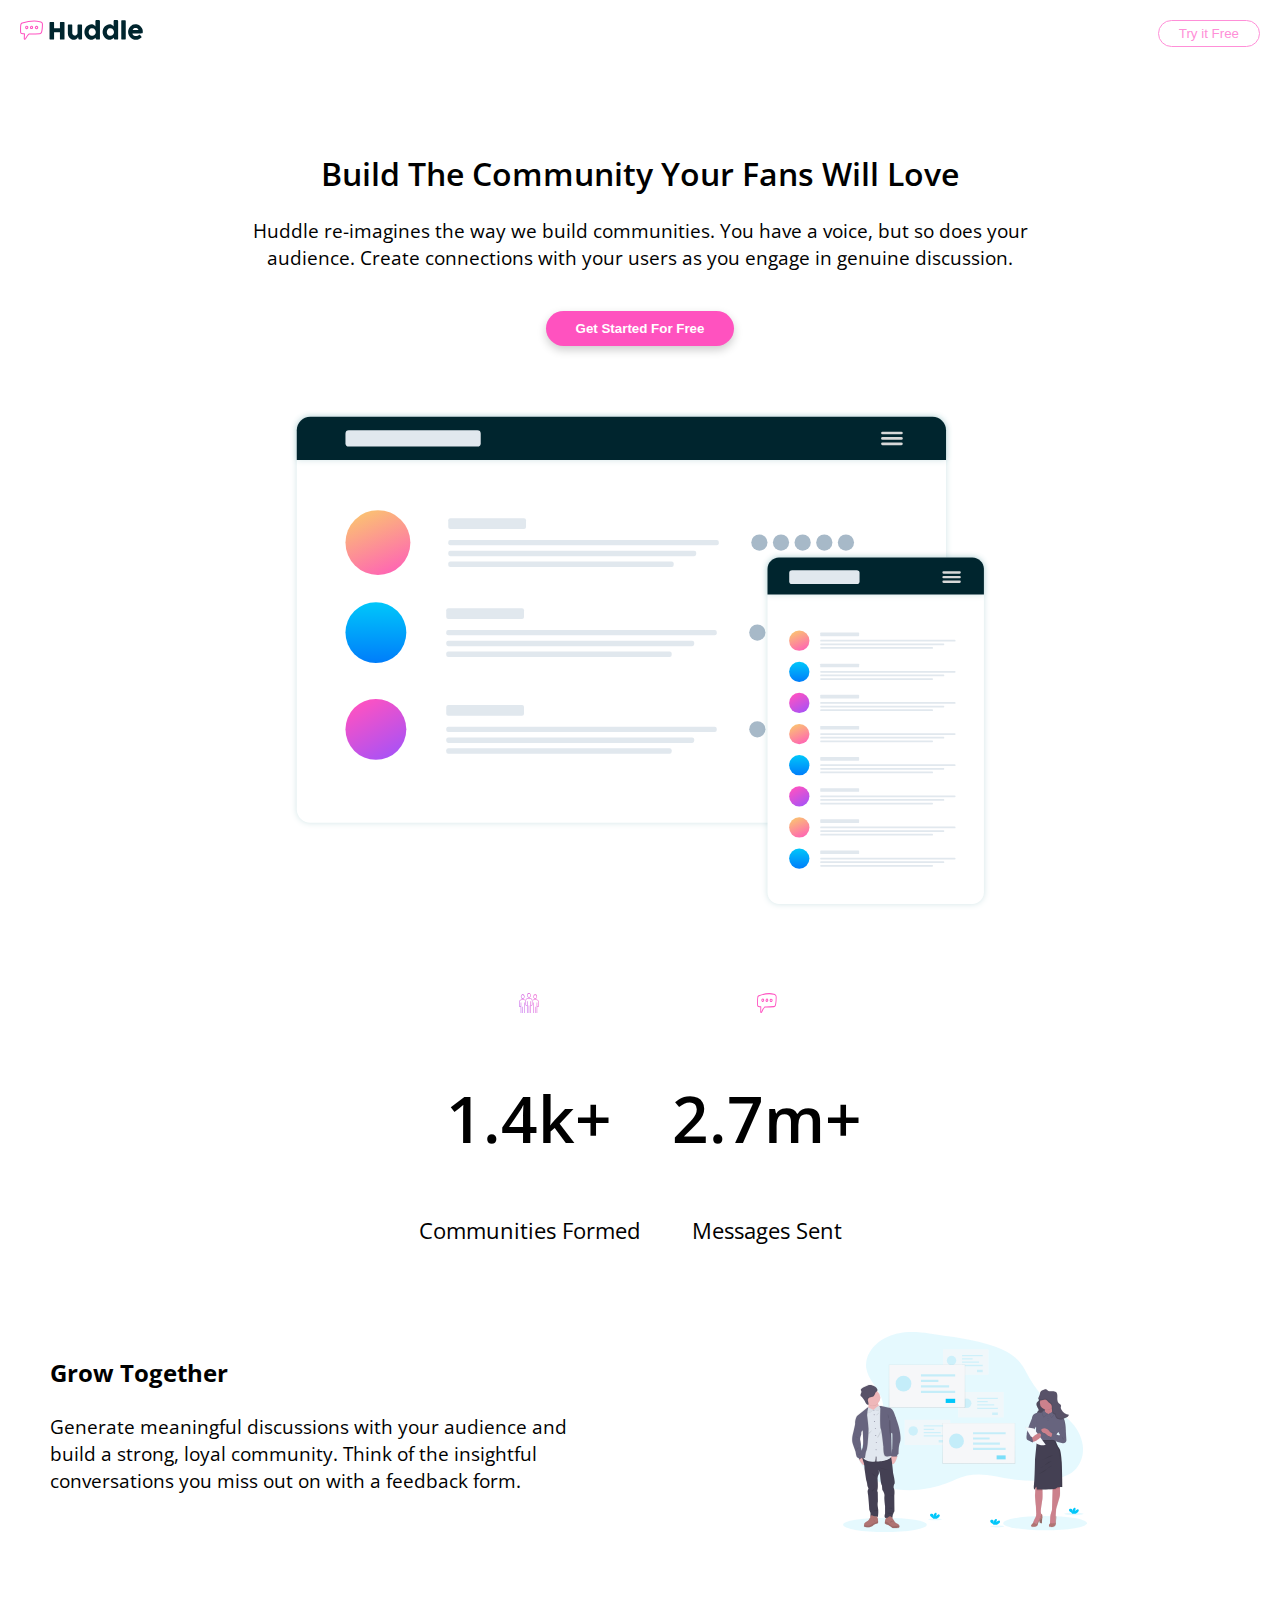
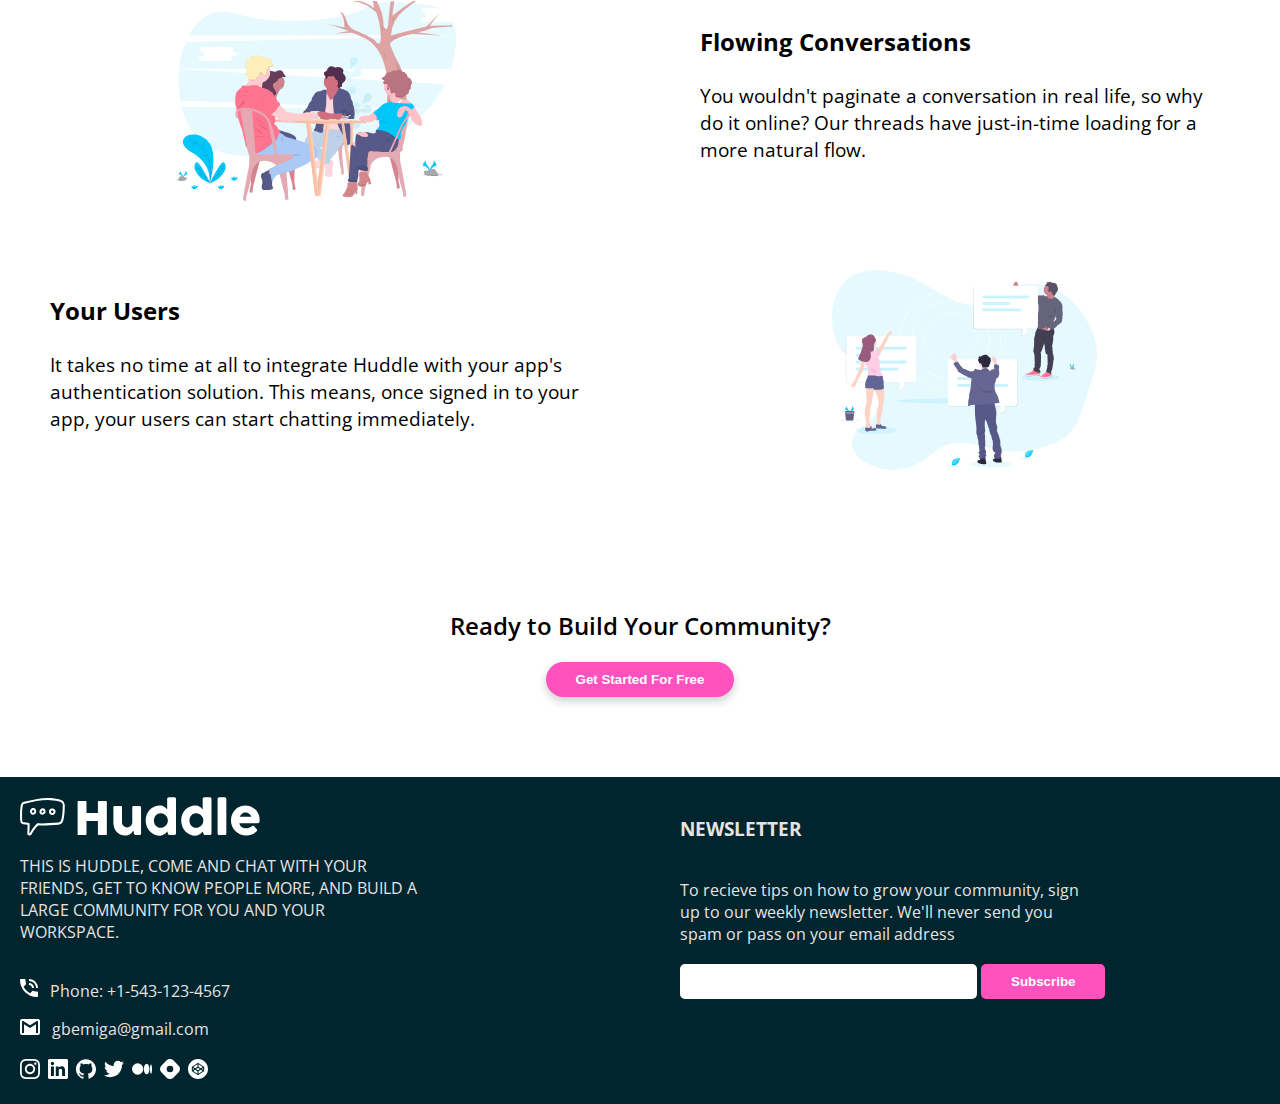
==== index.html @ 9f429722 "Update Profiles for views" ====
<!DOCTYPE html>
<html lang="en">

<head>
    <meta charset="UTF-8">
    <meta http-equiv="X-UA-Compatible" content="IE=edge">
    <meta name="viewport" content="width=device-width, initial-scale=1.0">
    <title>My Next Landing Page</title>
    <link rel="stylesheet" href="my-styles.css">

    <!-- FONT FAMILY -->
    <link rel="preconnect" href="https://fonts.googleapis.com">
    <link rel="preconnect" href="https://fonts.gstatic.com" crossorigin>
    <link href="https://fonts.googleapis.com/css2?family=Open+Sans:wght@400;600;700&display=swap" rel="stylesheet">
</head>

<body>
    <!-- THE THINGS I NEED
    - FONTS FOR EACH OF THE SECTIONS
    - ICONS BOTH SOCIAL AND PHONE ICON.
    - BACKGROUND PICTURES FOR EACH OF THE SECTIONS
    - COLORS AND FONT-SIZE SPECIFICATIONS-->

    <main>
        <header>
            <!-- Logo first -->
            <img src="./images/logo.svg" alt="Huddle Logo" class="logo-image">
            <button class="try-it-btn" type="button">Try it Free</button>
        </header>

        <!-- Intro Section -->
        <section class="body">
            <h1 class="body-header">Build The Community Your Fans Will Love</h1>
            <div class="body-text"> Huddle re-imagines the way we build communities. You have a voice, but so does
                your audience. Create connections with your users as you engage in genuine discussion. </div>
            <button class="start header-button">Get Started For Free</button>
        </section>

        <section class="bg-img1">
            <!-- The first Image Comes here -->
            <img src="./images/screen-mockups.svg" alt="" class="first-picture">
        </section>

        <section class="statistics">
            <div class="stats1">
                <span class="stats-icon">
                    <!--inage comes here (icon)-->
                    <img src="./images/icon-communities.svg" alt="communities" height="20px" width="20px">
                </span>
                <h2 class="stats-value">1.4k+</h2>
                <p class="stats-text">Communities Formed</p>
            </div>

            <div class="stats2">
                <span class="stats-icon">
                    <!--icon image comes here-->
                    <img src="./images/icon-messages.svg" alt="messages" height="20px" width="20px">
                </span>
                <h2 class="stats-value">2.7m+</h2>
                <p class="col-text stats-text">Messages Sent</p>
            </div>
        </section>

        <!-- The Picture-Side Section -->
        <section class="grow-together grid-maker">
            <div class="bg-img2 image-span">
                <img src="./images/illustration-grow-together.svg" alt="" class="background-images img-2">
            </div>
            <div class="details">
                <h3 class="grow-together-header">Grow Together</h3>
                <p class="grow-together-text">Generate meaningful discussions with your audience and build a strong,
                    loyal
                    community.
                    Think of the insightful conversations you miss out on with a feedback form. </p>
            </div>
        </section>

        <!-- Second Picture-Side Section -->
        <section class="flowing-convo grid-maker">
            <div class="bg-img3"><img src="./images/illustration-flowing-conversation.svg" alt=""
                    class="background-images img-3"></div>
            <div class="details">
                <h3 class="flowing-convo-header">Flowing Conversations</h3>
                <p class="flowing-convo-text">You wouldn't paginate a conversation in real life, so why do it online?
                    Our
                    threads have
                    just-in-time loading for a more natural flow.
                </p>
            </div>
        </section>

        <!-- Third Picture-side Section -->
        <section class="your-users grid-maker">
            <div class="bg-img-4"><img src="./images/illustration-your-users.svg" alt=""
                    class="background-images img-4">
            </div>
            <div class="details">
                <h3 class="your-users-header">Your Users</h3>
                <p class="your-users-text">It takes no time at all to integrate Huddle with your app's authentication
                    solution. This means,
                    once signed in to your app, your users can start chatting immediately.</p>
            </div>
        </section>

        <!-- Final Section, but no image -->
        <section class="build-community">
            <h2 class="header-text">Ready to Build Your Community?</h2>
            <button class="start">Get Started For Free</button>
        </section>
    </main>

    <footer>
        <section class="footer-section1">
            <h3 class="section1-header">NEWSLETTER</h3>
            <p class="footer-section-text">To recieve tips on how to grow your community, sign up to our weekly
                newsletter. We'll never
                send you spam or pass on your email address</p>
            <form action="#">
                <input type="email" name="email-addressfornews" id="EMAIL-ADDRESS" required>
                <button type="submit" class="sub-btn">Subscribe</button>
            </form>
        </section>

        <section class="footer-section2">
            <!-- <img src="/images/logo.svg" alt="" class="footer-logo"> -->
            <svg width="240" height="39" class="footer-logo" xmlns="http://www.w3.org/2000/svg">
                <g fill-rule="nonzero" fill="none">
                    <path
                        d="M27.967.879C20.242.875 12.182 2.615 4.047 4.872c-1.033.208-2.041.884-2.574 1.72C.983 7.38.805 8.171.652 9c-.79 4.428-.694 8.776-.53 13.594.036 1.103.2 2.41.715 3.205.538.803 1.46 1.313 2.561 1.48a95.99 95.99 0 0 0 4.232.525l-.312 8.698c-.048.692.29 1.267.71 1.598.376.286.795.413 1.225.445.86.065 1.869-.303 2.37-1.257 2.195-4.224 3.572-6.089 6.317-8.895 7.158.176 13.407-.222 20.482-.745 2.501-.065 4.218-2.11 4.672-3.743 1.357-4.232 1.568-9.456 1.712-14.737.061-2.093-.665-4.148-1.95-5.234-1.222-.991-2.702-1.35-4.058-1.718C35.031 1.363 31.263.905 27.967.879zm10.29 3.31c1.358.369 2.555.724 3.31 1.337 1.26 1.339 1.218 2.23 1.2 3.675-.142 5.122-.388 10.093-1.544 13.86-.498 1.405-1.366 2.405-3.006 2.556-7.208.533-13.462.945-20.707.739a1.032 1.032 0 0 0-.763.302c-3.044 3.074-4.601 5.21-6.921 9.676-.054.102-.171.164-.315.175-.097-.005-.136-.08-.142-.148l.314-9.432c.019-.509-.401-.995-.907-1.05a95.48 95.48 0 0 1-5.06-.62c-.726-.111-.994-.31-1.193-.606-.346-.825-.338-1.335-.365-2.128-.162-4.775-.242-8.948.491-13.1.068-.614.298-1.242.542-1.767.404-.632 1.023-.725 1.644-.897 7.956-2.197 15.74-3.84 23.068-3.845 3.592.13 7.364.49 10.354 1.273zm-27.479 8.09c-1.096 1.313-.987 3.096-.14 4.29.442.625 1.132 1.128 1.972 1.242 1.091.09 1.783-.352 2.53-.86 1.353-1.176 1.49-3.228.461-4.71-.524-.755-1.362-1.208-2.218-1.24-1.172.012-1.968.535-2.605 1.277zm11.856-1.072c-1.092.035-1.975.791-2.514 1.607-.617.933-.977 2.101-.478 3.246.96 2.203 4.277 2.176 5.6-.063.61-1.032.454-2.205 0-3.056-.452-.85-1.136-1.543-2.131-1.702a2.494 2.494 0 0 0-.477-.032zm9.625.207c-.34-.008-.69.024-1.018.111-1.312.35-2.429 1.704-2.26 3.437.086.872.487 1.722 1.21 2.308.723.585 1.773.847 2.88.62 1.272-.26 2.06-1.285 2.323-2.275.263-.99.197-1.999-.414-2.817a3.47 3.47 0 0 0-2.72-1.384zm-18.965 1.623c.245.002.438.08.637.366.445.642.321 1.615-.128 2.005-.447.39-.726.424-.922.398-.196-.027-.395-.162-.573-.414-.34-.48-.44-1.256.007-1.81.238-.316.675-.513.98-.545zm9.483.223c.038.006.464.253.668.636.204.383.242.739.048 1.066-.577.976-1.804.712-1.99.287-.07-.162-.017-.813.32-1.32.335-.509.757-.7.954-.67zm10.564.748c.062.083.213.64.096 1.082-.118.442-.31.715-.78.811-.602.124-.94 0-1.193-.207-.254-.205-.425-.552-.462-.923-.09-.92.24-1.133.764-1.273.61-.15 1.3.112 1.575.51z"
                        fill="#ffffff" />
                    <path
                        d="M57.61 4.996c.016-.26.111-.494.287-.701a.875.875 0 0 1 .701-.31h6.826c.23 0 .467.096.712.287a.883.883 0 0 1 .368.724v10.893h11.421V4.996c0-.276.096-.513.287-.712.192-.2.44-.3.747-.3h6.734c.306 0 .574.077.804.23.23.154.345.399.345.736V37.1c0 .337-.1.59-.3.758-.198.169-.459.253-.78.253h-6.803c-.306 0-.555-.084-.747-.253-.191-.168-.287-.42-.287-.758V24.047H66.504V37.1c0 .322-.104.57-.31.747-.207.176-.487.264-.84.264h-6.756c-.643 0-.972-.299-.988-.896V4.996zm62.875 32.725c-.199.168-.41.275-.632.321a3.123 3.123 0 0 1-.631.07h-3.47c-.276 0-.514-.05-.713-.15-.2-.1-.368-.234-.506-.402a2.384 2.384 0 0 1-.344-.575 4.884 4.884 0 0 1-.23-.666l-.712-2.942c-.23.475-.563 1.015-1 1.62a8.495 8.495 0 0 1-1.666 1.7c-.674.53-1.479.974-2.413 1.334-.935.36-2.007.54-3.218.54-1.746 0-3.332-.337-4.757-1.011a10.904 10.904 0 0 1-3.642-2.758c-1.003-1.164-1.781-2.524-2.332-4.08-.552-1.554-.828-3.213-.828-4.974V10.695c0-.582.127-1.022.38-1.321.252-.299.654-.448 1.206-.448h5.308c.66 0 1.111.11 1.356.333.245.222.368.655.368 1.298v14.96c0 .66.15 1.284.448 1.874.299.59.693 1.11 1.184 1.562.49.452 1.045.809 1.666 1.069.62.26 1.252.39 1.896.39.551 0 1.122-.13 1.712-.39a6.361 6.361 0 0 0 1.631-1.046c.498-.436.908-.95 1.23-1.54.322-.59.482-1.214.482-1.872V10.626c0-.26.05-.52.15-.781.1-.26.249-.46.448-.598.199-.122.387-.206.563-.252.176-.046.38-.07.609-.07h5.194c.658 0 1.133.162 1.424.483.291.322.437.751.437 1.287v25.716c0 .29-.065.559-.195.804s-.31.437-.54.574l.137-.068zm26.681-3.172c-.414.414-.87.858-1.367 1.333-.498.475-1.046.92-1.643 1.333a9.3 9.3 0 0 1-1.93 1.023 6.097 6.097 0 0 1-2.23.402c-2.083 0-4.002-.39-5.757-1.172a13.777 13.777 0 0 1-4.527-3.206c-1.264-1.356-2.252-2.953-2.964-4.792-.713-1.838-1.069-3.814-1.069-5.929 0-2.13.356-4.11 1.069-5.94.712-1.83 1.7-3.424 2.964-4.78a13.635 13.635 0 0 1 4.527-3.194c1.755-.774 3.674-1.161 5.757-1.161.843 0 1.613.123 2.31.368a8.51 8.51 0 0 1 1.907.942c.575.383 1.103.816 1.586 1.298.482.483.938.954 1.367 1.414V1.985c0-.49.15-.903.448-1.24.299-.338.747-.506 1.345-.506h5.17c.2 0 .41.042.632.126.222.085.425.203.61.357.183.153.332.337.447.551.115.215.173.452.173.712v34.357c0 1.18-.62 1.77-1.862 1.77h-4.504c-.306 0-.544-.04-.712-.116a1.13 1.13 0 0 1-.426-.333 2.319 2.319 0 0 1-.31-.551 17.13 17.13 0 0 0-.344-.77l-.667-1.793zm-13.214-11.008a8.39 8.39 0 0 0 .471 2.839c.314.88.762 1.643 1.345 2.286a6.384 6.384 0 0 0 2.102 1.528c.82.376 1.728.563 2.724.563.98 0 1.903-.176 2.769-.528a7.058 7.058 0 0 0 2.263-1.46 7.256 7.256 0 0 0 1.552-2.194c.39-.843.609-1.747.655-2.712v-.322a7.26 7.26 0 0 0-.552-2.803 7.427 7.427 0 0 0-1.528-2.344 7.242 7.242 0 0 0-2.298-1.597 6.977 6.977 0 0 0-2.861-.586c-.996 0-1.904.195-2.724.586-.82.39-1.52.923-2.102 1.597a7.236 7.236 0 0 0-1.345 2.344 8.35 8.35 0 0 0-.47 2.803zm48.72 11.008c-.414.414-.87.858-1.368 1.333-.498.475-1.046.92-1.643 1.333a9.3 9.3 0 0 1-1.93 1.023 6.097 6.097 0 0 1-2.23.402c-2.083 0-4.002-.39-5.756-1.172a13.777 13.777 0 0 1-4.528-3.206c-1.263-1.356-2.252-2.953-2.964-4.792-.712-1.838-1.069-3.814-1.069-5.929 0-2.13.357-4.11 1.069-5.94s1.7-3.424 2.964-4.78a13.635 13.635 0 0 1 4.528-3.194c1.754-.774 3.673-1.161 5.756-1.161.843 0 1.613.123 2.31.368a8.51 8.51 0 0 1 1.907.942c.575.383 1.103.816 1.586 1.298.483.483.938.954 1.367 1.414V1.985c0-.49.15-.903.448-1.24.3-.338.747-.506 1.345-.506h5.17c.2 0 .41.042.632.126.223.085.426.203.61.357.183.153.333.337.448.551.114.215.172.452.172.712v34.357c0 1.18-.62 1.77-1.862 1.77h-4.504c-.306 0-.544-.04-.712-.116a1.13 1.13 0 0 1-.425-.333 2.319 2.319 0 0 1-.31-.551 17.13 17.13 0 0 0-.345-.77l-.667-1.793zm-13.215-11.008a8.39 8.39 0 0 0 .471 2.839c.315.88.763 1.643 1.345 2.286a6.384 6.384 0 0 0 2.103 1.528c.82.376 1.727.563 2.723.563.98 0 1.903-.176 2.769-.528a7.058 7.058 0 0 0 2.264-1.46 7.256 7.256 0 0 0 1.55-2.194c.391-.843.61-1.747.656-2.712v-.322a7.26 7.26 0 0 0-.552-2.803 7.427 7.427 0 0 0-1.528-2.344 7.242 7.242 0 0 0-2.298-1.597 6.977 6.977 0 0 0-2.861-.586c-.996 0-1.904.195-2.723.586-.82.39-1.521.923-2.103 1.597a7.236 7.236 0 0 0-1.345 2.344 8.35 8.35 0 0 0-.47 2.803zM197.61 2.008c0-.49.122-.903.367-1.24.246-.338.667-.506 1.264-.506h5.63c.154 0 .315.042.483.126a1.7 1.7 0 0 1 .471.357c.146.153.268.337.368.551.1.215.15.452.15.712v34.334c0 .582-.165 1.022-.495 1.321-.329.299-.754.448-1.275.448h-5.332c-.597 0-1.018-.15-1.264-.448-.245-.299-.367-.74-.367-1.321V2.008zm38.7 32.61a15.31 15.31 0 0 1-4.55 2.907 13.87 13.87 0 0 1-5.355 1.046c-2.1 0-4.083-.383-5.952-1.15a15.494 15.494 0 0 1-4.918-3.182 15.273 15.273 0 0 1-3.355-4.792c-.828-1.838-1.241-3.837-1.241-5.998 0-1.348.164-2.654.494-3.918a15.45 15.45 0 0 1 1.402-3.55 15.055 15.055 0 0 1 2.206-3.045 13.957 13.957 0 0 1 2.907-2.379 14.327 14.327 0 0 1 3.493-1.54 14.084 14.084 0 0 1 3.975-.551c1.272 0 2.505.169 3.7.506 1.195.337 2.318.812 3.367 1.424 1.05.613 2.01 1.349 2.884 2.207a14.896 14.896 0 0 1 2.252 2.815 13.58 13.58 0 0 1 1.46 3.263c.344 1.157.517 2.348.517 3.573 0 .797-.012 1.448-.035 1.954-.023.505-.142.908-.356 1.206-.215.3-.57.506-1.069.62-.498.116-1.23.173-2.194.173h-16.546c.153.98.463 1.8.93 2.46a5.842 5.842 0 0 0 1.62 1.573c.613.391 1.264.67 1.954.84a8.24 8.24 0 0 0 1.953.252c.552 0 1.118-.058 1.7-.172a12.179 12.179 0 0 0 1.69-.46 9.557 9.557 0 0 0 1.493-.667c.452-.252.816-.517 1.092-.792.245-.2.456-.349.632-.449.176-.1.364-.149.563-.149.2 0 .402.07.61.207a4.8 4.8 0 0 1 .7.597l2.436 2.758c.168.2.276.38.322.54.046.161.069.326.069.494 0 .307-.085.571-.253.793a2.89 2.89 0 0 1-.598.586zm-11.054-19.143c-.598 0-1.176.119-1.735.356a6.547 6.547 0 0 0-1.575.954c-.49.398-.93.85-1.321 1.356a8.315 8.315 0 0 0-.954 1.54h11.743a13.536 13.536 0 0 0-1.045-1.655 7.081 7.081 0 0 0-1.287-1.333 5.558 5.558 0 0 0-1.655-.896c-.62-.215-1.344-.322-2.171-.322z"
                        fill="#ffffff" />
                </g>
            </svg>
            <p class="footer-section-text">THIS IS HUDDLE, COME AND CHAT WITH YOUR FRIENDS, GET TO KNOW PEOPLE MORE, AND
                BUILD A LARGE COMMUNITY FOR YOU AND YOUR WORKSPACE.</p>
            <div class="icons">
                <p class="icon-items"><span><img src="./images/icon-phone.svg" alt=""></span>Phone: +1-543-123-4567</p>
                <p class="icon-items"><span><img src="./images/icon-email.svg" alt=""></span>gbemiga@gmail.com</p>
            </div>
            <div class="social-icons">
                <!-- <span><img src="./images/ICONS/facebook.svg" alt="facebook-icon"></span>
                <span><img src="./images/ICONS/instagram.svg" alt="instagram-icon"></span> -->
                <a href="https://www.instagram.com/k.i.n.g_genix/" />
                <svg role="img" viewBox="0 0 24 24" xmlns="http://www.w3.org/2000/svg">
                    <title>Instagram</title>
                    <path
                        d="M12 0C8.74 0 8.333.015 7.053.072 5.775.132 4.905.333 4.14.63c-.789.306-1.459.717-2.126 1.384S.935 3.35.63 4.14C.333 4.905.131 5.775.072 7.053.012 8.333 0 8.74 0 12s.015 3.667.072 4.947c.06 1.277.261 2.148.558 2.913.306.788.717 1.459 1.384 2.126.667.666 1.336 1.079 2.126 1.384.766.296 1.636.499 2.913.558C8.333 23.988 8.74 24 12 24s3.667-.015 4.947-.072c1.277-.06 2.148-.262 2.913-.558.788-.306 1.459-.718 2.126-1.384.666-.667 1.079-1.335 1.384-2.126.296-.765.499-1.636.558-2.913.06-1.28.072-1.687.072-4.947s-.015-3.667-.072-4.947c-.06-1.277-.262-2.149-.558-2.913-.306-.789-.718-1.459-1.384-2.126C21.319 1.347 20.651.935 19.86.63c-.765-.297-1.636-.499-2.913-.558C15.667.012 15.26 0 12 0zm0 2.16c3.203 0 3.585.016 4.85.071 1.17.055 1.805.249 2.227.415.562.217.96.477 1.382.896.419.42.679.819.896 1.381.164.422.36 1.057.413 2.227.057 1.266.07 1.646.07 4.85s-.015 3.585-.074 4.85c-.061 1.17-.256 1.805-.421 2.227-.224.562-.479.96-.899 1.382-.419.419-.824.679-1.38.896-.42.164-1.065.36-2.235.413-1.274.057-1.649.07-4.859.07-3.211 0-3.586-.015-4.859-.074-1.171-.061-1.816-.256-2.236-.421-.569-.224-.96-.479-1.379-.899-.421-.419-.69-.824-.9-1.38-.165-.42-.359-1.065-.42-2.235-.045-1.26-.061-1.649-.061-4.844 0-3.196.016-3.586.061-4.861.061-1.17.255-1.814.42-2.234.21-.57.479-.96.9-1.381.419-.419.81-.689 1.379-.898.42-.166 1.051-.361 2.221-.421 1.275-.045 1.65-.06 4.859-.06l.045.03zm0 3.678c-3.405 0-6.162 2.76-6.162 6.162 0 3.405 2.76 6.162 6.162 6.162 3.405 0 6.162-2.76 6.162-6.162 0-3.405-2.76-6.162-6.162-6.162zM12 16c-2.21 0-4-1.79-4-4s1.79-4 4-4 4 1.79 4 4-1.79 4-4 4zm7.846-10.405c0 .795-.646 1.44-1.44 1.44-.795 0-1.44-.646-1.44-1.44 0-.794.646-1.439 1.44-1.439.793-.001 1.44.645 1.44 1.439z" />
                </svg>
                </a>
                <a href="https://www.linkedin.com/in/oluwagbemiga-awosope-58173a242/">
                    <svg role="img" viewBox="0 0 24 24" xmlns="http://www.w3.org/2000/svg">
                        <title>LinkedIn</title>
                        <path
                            d="M20.447 20.452h-3.554v-5.569c0-1.328-.027-3.037-1.852-3.037-1.853 0-2.136 1.445-2.136 2.939v5.667H9.351V9h3.414v1.561h.046c.477-.9 1.637-1.85 3.37-1.85 3.601 0 4.267 2.37 4.267 5.455v6.286zM5.337 7.433c-1.144 0-2.063-.926-2.063-2.065 0-1.138.92-2.063 2.063-2.063 1.14 0 2.064.925 2.064 2.063 0 1.139-.925 2.065-2.064 2.065zm1.782 13.019H3.555V9h3.564v11.452zM22.225 0H1.771C.792 0 0 .774 0 1.729v20.542C0 23.227.792 24 1.771 24h20.451C23.2 24 24 23.227 24 22.271V1.729C24 .774 23.2 0 22.222 0h.003z" />
                    </svg>
                </a>
                <a href="https://github.com/JAILBREAK-101">
                    <svg role="img" viewBox="0 0 24 24" xmlns="http://www.w3.org/2000/svg">
                        <title>GitHub</title>
                        <path
                            d="M12 .297c-6.63 0-12 5.373-12 12 0 5.303 3.438 9.8 8.205 11.385.6.113.82-.258.82-.577 0-.285-.01-1.04-.015-2.04-3.338.724-4.042-1.61-4.042-1.61C4.422 18.07 3.633 17.7 3.633 17.7c-1.087-.744.084-.729.084-.729 1.205.084 1.838 1.236 1.838 1.236 1.07 1.835 2.809 1.305 3.495.998.108-.776.417-1.305.76-1.605-2.665-.3-5.466-1.332-5.466-5.93 0-1.31.465-2.38 1.235-3.22-.135-.303-.54-1.523.105-3.176 0 0 1.005-.322 3.3 1.23.96-.267 1.98-.399 3-.405 1.02.006 2.04.138 3 .405 2.28-1.552 3.285-1.23 3.285-1.23.645 1.653.24 2.873.12 3.176.765.84 1.23 1.91 1.23 3.22 0 4.61-2.805 5.625-5.475 5.92.42.36.81 1.096.81 2.22 0 1.606-.015 2.896-.015 3.286 0 .315.21.69.825.57C20.565 22.092 24 17.592 24 12.297c0-6.627-5.373-12-12-12" />
                    </svg>
                </a>
                <a href="https://twitter.com/GenixTech1/">
                    <svg role="img" viewBox="0 0 24 24" xmlns="http://www.w3.org/2000/svg">
                        <title>Twitter</title>
                        <path
                            d="M23.953 4.57a10 10 0 01-2.825.775 4.958 4.958 0 002.163-2.723c-.951.555-2.005.959-3.127 1.184a4.92 4.92 0 00-8.384 4.482C7.69 8.095 4.067 6.13 1.64 3.162a4.822 4.822 0 00-.666 2.475c0 1.71.87 3.213 2.188 4.096a4.904 4.904 0 01-2.228-.616v.06a4.923 4.923 0 003.946 4.827 4.996 4.996 0 01-2.212.085 4.936 4.936 0 004.604 3.417 9.867 9.867 0 01-6.102 2.105c-.39 0-.779-.023-1.17-.067a13.995 13.995 0 007.557 2.209c9.053 0 13.998-7.496 13.998-13.985 0-.21 0-.42-.015-.63A9.935 9.935 0 0024 4.59z" />
                    </svg>
                </a>
                <a href="https://medium.com/@genix-tech">
                    <svg role="img" viewBox="0 0 24 24" xmlns="http://www.w3.org/2000/svg">
                        <title>Medium</title>
                        <path
                            d="M13.54 12a6.8 6.8 0 01-6.77 6.82A6.8 6.8 0 010 12a6.8 6.8 0 016.77-6.82A6.8 6.8 0 0113.54 12zM20.96 12c0 3.54-1.51 6.42-3.38 6.42-1.87 0-3.39-2.88-3.39-6.42s1.52-6.42 3.39-6.42 3.38 2.88 3.38 6.42M24 12c0 3.17-.53 5.75-1.19 5.75-.66 0-1.19-2.58-1.19-5.75s.53-5.75 1.19-5.75C23.47 6.25 24 8.83 24 12z" />
                    </svg>
                </a>
                <a href="https://hashnode.com/@jailbreak">
                    <svg role="img" viewBox="0 0 24 24" xmlns="http://www.w3.org/2000/svg">
                        <title>Hashnode</title>
                        <path
                            d="M22.351 8.019l-6.37-6.37a5.63 5.63 0 0 0-7.962 0l-6.37 6.37a5.63 5.63 0 0 0 0 7.962l6.37 6.37a5.63 5.63 0 0 0 7.962 0l6.37-6.37a5.63 5.63 0 0 0 0-7.962zM12 15.953a3.953 3.953 0 1 1 0-7.906 3.953 3.953 0 0 1 0 7.906z" />
                    </svg>
                </a>
                <a href="https://codepen.io/oluwagbemiga-1">
                    <svg role="img" viewBox="0 0 24 24" xmlns="http://www.w3.org/2000/svg">
                        <title>CodePen</title>
                        <path
                            d="M18.144 13.067v-2.134L16.55 12zm1.276 1.194a.628.628 0 01-.006.083l-.005.028-.011.053-.01.031c-.005.016-.01.031-.017.047l-.014.03a.78.78 0 01-.021.043l-.019.03a.57.57 0 01-.08.1l-.026.025a.602.602 0 01-.036.03l-.029.022-.01.008-6.782 4.522a.637.637 0 01-.708 0L4.864 14.79l-.01-.008a.599.599 0 01-.065-.052l-.026-.025-.032-.034-.021-.028a.588.588 0 01-.067-.11l-.014-.031a.644.644 0 01-.017-.047l-.01-.03c-.004-.018-.008-.036-.01-.054l-.006-.028a.628.628 0 01-.006-.083V9.739c0-.028.002-.055.006-.083l.005-.027.011-.054.01-.03a.574.574 0 01.12-.217l.031-.034.026-.025a.62.62 0 01.065-.052l.01-.008 6.782-4.521a.638.638 0 01.708 0l6.782 4.521.01.008.03.022.035.03c.01.008.017.016.026.025a.545.545 0 01.08.1l.019.03a.633.633 0 01.021.043l.014.03c.007.016.012.032.017.047l.01.031c.004.018.008.036.01.054l.006.027a.619.619 0 01.006.083zM12 0C5.373 0 0 5.372 0 12 0 18.627 5.373 24 12 24c6.628 0 12-5.372 12-12 0-6.627-5.372-12-12-12m0 10.492L9.745 12 12 13.51 14.255 12zm.638 4.124v2.975l4.996-3.33-2.232-1.493zm-6.272-.356l4.996 3.33v-2.974l-2.764-1.849zm11.268-4.52l-4.996-3.33v2.974l2.764 1.85zm-6.272-.356V6.41L6.366 9.74l2.232 1.493zm-5.506 1.549v2.134L7.45 12Z" />
                    </svg>
                </a>
            </div>
        </section>
    </footer>

</body>

</html>
---- my-styles.css ----
/* Styling for the whole body (ROOT ELEMENTS) */
:root {
    /* THE PRIMARY COLORS */
    --try-it-clr: hsl(321, 100%, 78%);
    --start-sub-btn-clr: hsl(322, 100%, 66%);
    --other-color: hsl(0, 100%, 63%);
}

/* These are my variables */

*,
*::before,
*::after {
    box-sizing: border-box;
    /* margin: 20px; */
}

html {
    font-family: 'Open Sans', sans-serif;
}

body {
    margin: 0;
    padding: 0;
}

/* WHAT CONTAINS ALL OUR CONTENTS FROM THE HEADER TO THE BODY */
main {
    display: flex;
    flex-direction: column;
    gap: 4rem;
}

/* First, the Header Section */
header {
    display: flex;
    justify-content: space-between;
    margin: 20px;
}

.logo-image {
    height: 20px;
}

.try-it-btn {
    background: none;
    border: 1px solid var(--try-it-clr);
    color: var(--try-it-clr);
    padding: 5px 20px;
    border-radius: 20px;
}

/* THE NEXT SECTION - THE BODY SECTION */
section.body {
    text-align: center;
}

.body-header,
.header-text {
    padding: 0 50px;
    font-size: 1.5rem;
    font-weight: 600;
}

.body-text {
    font-size: 1.2rem;
    padding: 0 50px;
    margin-bottom: 40px;
}

.start {
    background: var(--start-sub-btn-clr);
    color: white;
    font-weight: 600;
    border: 0;
    padding: 10px 30px;
    border-radius: 20px;
    box-shadow: 0 4px 10px 0 rgba(0, 0, 0, 0.2);
}

/* THE IMAGE CONTAINER */
.bg-img1,
.bg-img2,
.bg-img3,
.bg-img4 {
    overflow: hidden;
}

/* THE FIRST IMAGE */
.first-picture {
    max-height: 500px;
    width: 100%;
    object-fit: scale-down;
}


/* STATISTICS SECTION */
.statistics {
    display: flex;
    flex-direction: column;
    align-items: center;
    text-align: center;
    gap: 2rem;
}

.stats1,
.stats2 {
    font-size: 2rem;
}

/* Scaling images and text according to parent's font-size */
.stats-icon img {}

.stats-value {
    font-size: 2em;
    font-weight: 600;
}

.stats-text {
    font-size: 0.7em;
}

/* THE COLLAPSED TEXT IN MOBILE VIEW */
.col-text {
    padding: 0 180px;
}

/* ALL PICTURE-SIDE BACKGROUND SECTION */
.background-images {
    max-height: 500px;
    width: 100%;
    object-fit: scale-down;
}

.grow-together,
.flowing-convo,
.your-users {
    background-image: url(/images);
    display: flex;
    flex-direction: column;
    text-align: center;
    gap: 1.2rem;
}

/* The Second, third and fourth Image */
.grow-together-header,
.flowing-convo-header,
.your-users-header {
    font-size: 1.5rem;
    margin-left: 50px;
}

.grow-together-text,
.flowing-convo-text,
.your-users-text {
    padding: 0 50px;
    font-size: 1.2rem;
}

/* FINAL SECTION */
/* .flowing-convo {} */
.build-community {
    text-align: center;
    padding: 10px 20px;
    margin: 40px 30px;
}

/* ALL FOR THE MAIN SECTION */

/* WE MOVE TO THE FOOTER */
/* THE FOOTER SECTION */
footer {
    display: grid;
    gap: 5rem;
    background: hsl(192, 100%, 9%);
    padding: 20px;
    /* margin: 0; */
    color: hsl(0, 10%, 90%);
    margin-top: 30px;
}

/* EACH SECTIONS IN THE FOOTER */
.footer-section1,
.footer-section2 {
    display: flex;
    flex-direction: column;
    gap: 0.2em;
}

.footer-section-text {
    max-width: 400px;
}

/* THE FORM DISPLAY */
form {
    /* display: flex; */
    flex-direction: column;
}

input[type="email"] {
    --padding: 10px 60px;
    padding: var(--padding);
    border-radius: 5px;
    border: 0;
}

.sub-btn {
    background-color: var(--start-sub-btn-clr);
    color: white;
    font-weight: 600;
    border: 0;
    border-radius: 5px;
    padding: 10px 30px;
    /* padding-top: 10px;
    padding-bottom: 10px; */

}


/* The Logo-Icon */
.footer-logo {
    filter: grayscale(1);
    /* color: white; */
}

/* to space the normal icons away from their text */
.icon-items span {
    margin-right: 12px;
}

/* THE ICONS (each of them) */
.social-icons {
    display: flex;
    gap: 0.5rem;
}

/* .social-icons img {
} */
/* THE ICONS */
.social-icons svg {
    width: 20px;
    height: 20px;
    filter: invert(1);
    cursor: pointer;
}


/* RESPONSIVE CSS */
/* FOR LAPTOP VIEW */
@media (min-width: 1024px) and (max-width: 1440px) {

    /* The body Section */
    .body-header {
        font-size: 2rem;
    }

    .body-text {
        padding: 0 250px;
    }

    /* The First Picture */
    /* The Picture container */
    .bg-img1 {
        margin: 0 50px;
    }

    /* Statistics Section */
    .statistics {
        flex-direction: row;
        justify-content: center;
    }

    /* expanding collapsed-text in statistics section */
    .col-text {
        padding: 0;
    }

    /* All the Media Query Styling for the remianing sections (except footer) */
    .background-images {
        object-fit: scale-down;
        max-height: 200px;
    }

    /* The side-to-side styling with grid for each section */
    .grid-maker {
        display: grid;
        grid-template-columns: 1fr 1fr;
    }

    .grid-maker:nth-of-type(2n) .details {
        /* background-color: red; */
        grid-column: 1 / 2;
        grid-row: 1 / 2;
    }

    .grid-maker:nth-of-type(2n) .image-span {
        grid-column: 2 /3;
    }

    /* ALIGNING HEADERS IN THIS REMAINING SECTION */
    .grow-together,
    .flowing-convo,
    .your-users {
        text-align: left;
    }

    /* .grow-together,
    .flowing-convo,
    .your-users {
        display: grid;
        grid-template-columns: 1fr 1fr;
    }

    /* INDIVIDUAL MOVEMENT TO VARIOUS PROPER POSITION */
    /* .grow-together-header,
    .your-users-header {
        grid-column: 1 / 2;
        grid-row: 1 / 2;
    }

    .flowing-convo-text {
        grid-column: 2 /3;
        grid-row: 2 / 3;
    }

    /* MAKING MY IMAGES SPAN TO FULL LENGTH */
    /* .img-2,
    .img-4 {
        grid-row: 1 / 3;
    } */

    /* THE FOOTER */
    footer {
        grid-template-columns: 1fr 1fr;
    }

    .footer-section1 {
        grid-column: 2 / 3;
        grid-row: 1 / 2;
    }

    .footer-section2 {
        grid-column: 1 / 2;
    }
}
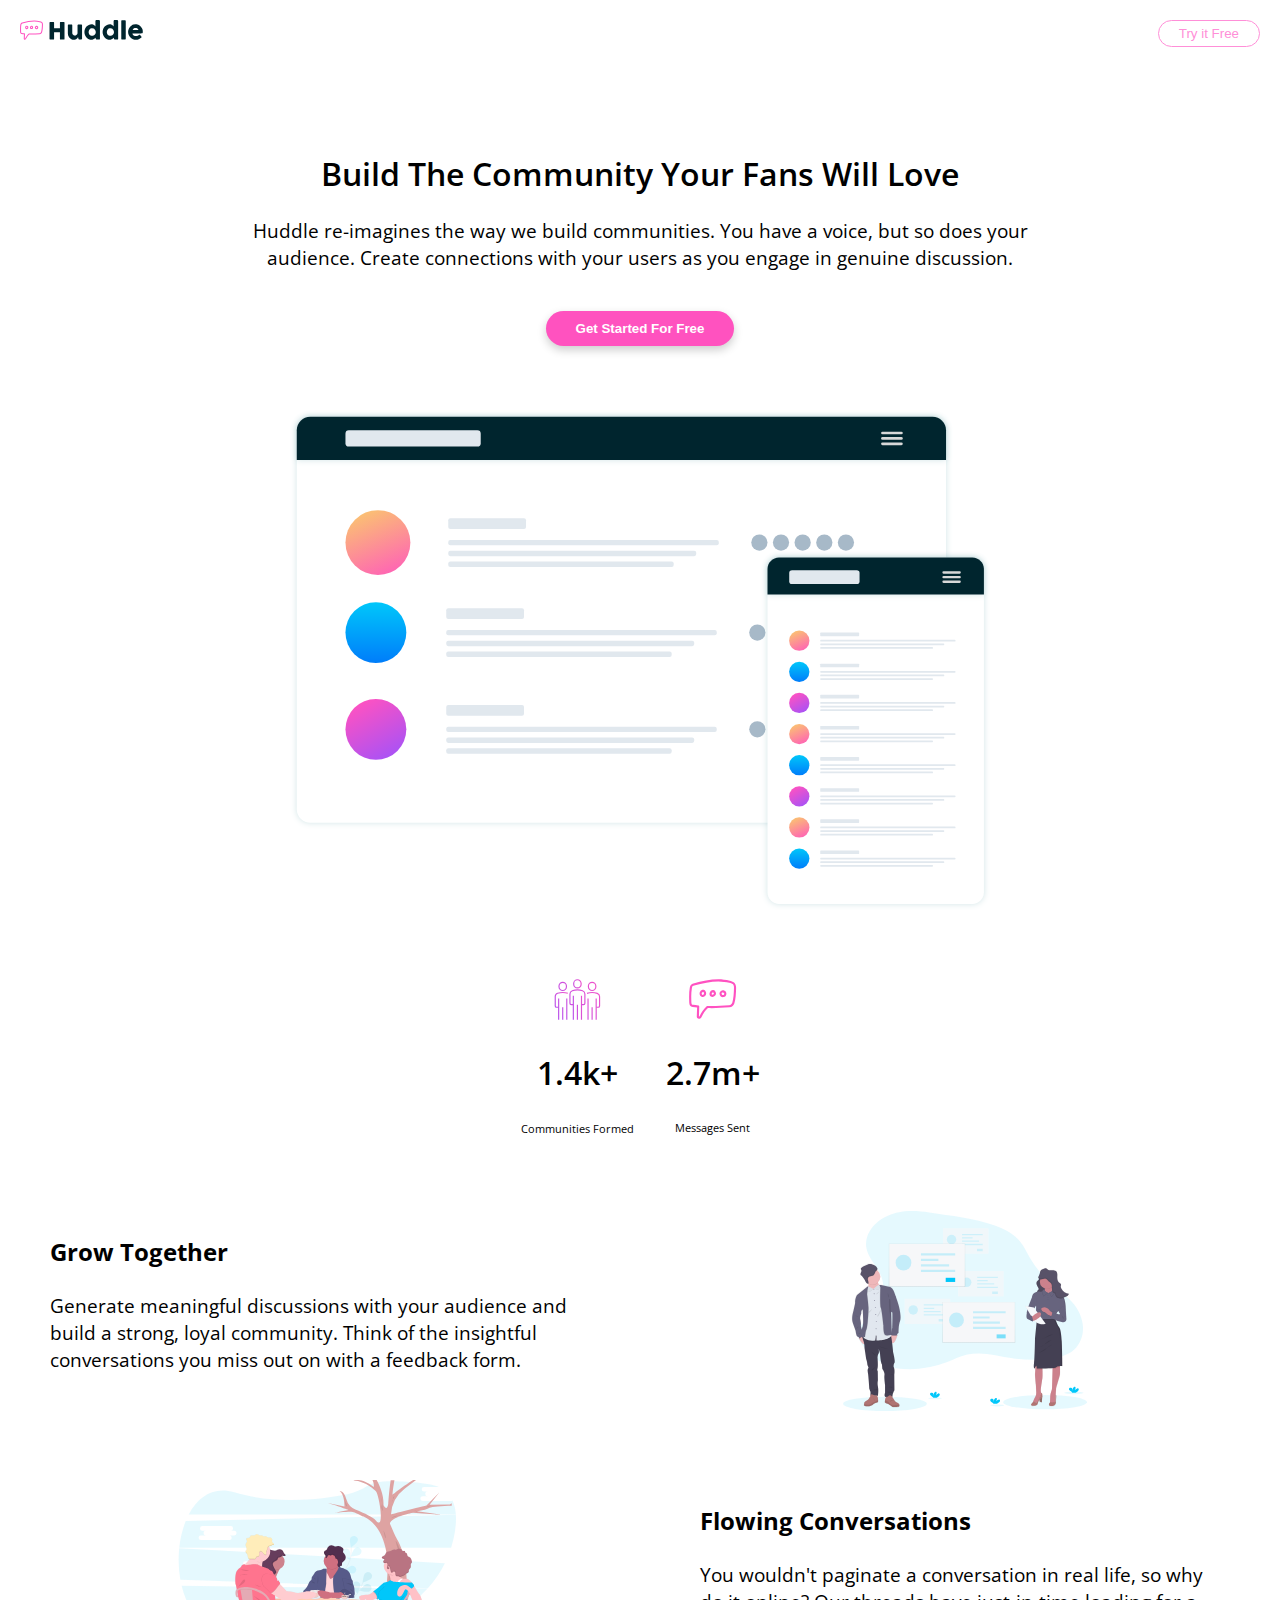
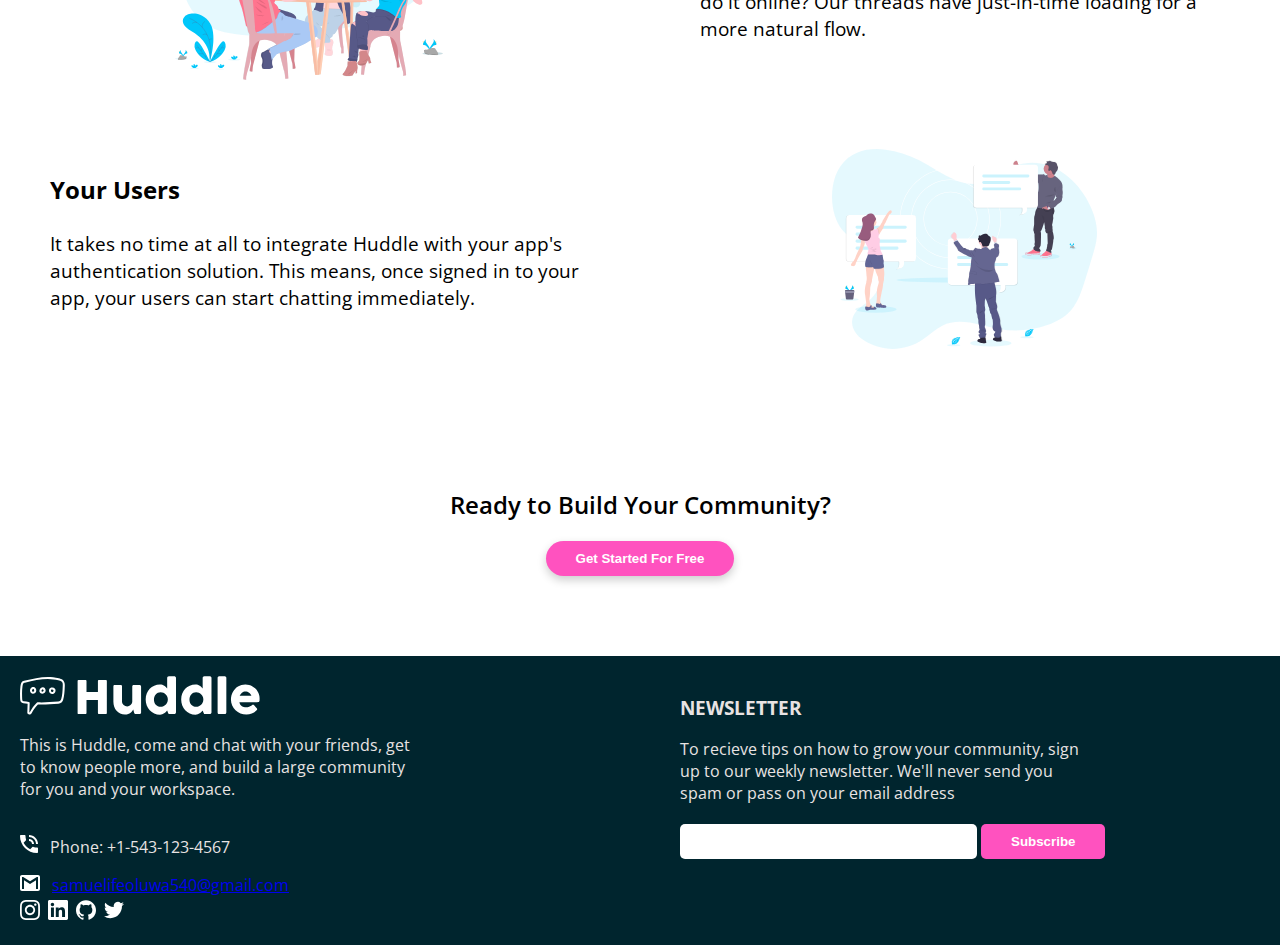
==== commit 6097cabc: "commit changes" ====
--- a/index.html
+++ b/index.html
@@ -42,22 +42,22 @@
         </section>
 
         <section class="statistics">
-            <div class="stats1">
-                <span class="stats-icon">
-                    <!--inage comes here (icon)-->
-                    <img src="./images/icon-communities.svg" alt="communities" height="20px" width="20px">
-                </span>
+            <div class="stats">
+                <div class="stats-icon">
+                    <!--image comes here (icon)-->
+                    <img src="./images/icon-communities.svg" alt="communities">
+                </div>
                 <h2 class="stats-value">1.4k+</h2>
                 <p class="stats-text">Communities Formed</p>
             </div>
 
-            <div class="stats2">
-                <span class="stats-icon">
+            <div class="stats">
+                <div class="stats-icon">
                     <!--icon image comes here-->
-                    <img src="./images/icon-messages.svg" alt="messages" height="20px" width="20px">
-                </span>
+                    <img src="./images/icon-messages.svg" alt="messages">
+                </div>
                 <h2 class="stats-value">2.7m+</h2>
-                <p class="col-text stats-text">Messages Sent</p>
+                <p class="stats-text">Messages Sent</p>
             </div>
         </section>
 
@@ -111,10 +111,12 @@
 
     <footer>
         <section class="footer-section1">
-            <h3 class="section1-header">NEWSLETTER</h3>
-            <p class="footer-section-text">To recieve tips on how to grow your community, sign up to our weekly
-                newsletter. We'll never
-                send you spam or pass on your email address</p>
+            <div class="footer-section">
+                <h3 class="section1-header">NEWSLETTER</h3>
+                <p class="footer-section-text">To recieve tips on how to grow your community, sign up to our weekly
+                    newsletter. We'll never
+                    send you spam or pass on your email address</p>
+            </div>
             <form action="#">
                 <input type="email" name="email-addressfornews" id="EMAIL-ADDRESS" required>
                 <button type="submit" class="sub-btn">Subscribe</button>
@@ -133,11 +135,13 @@
                         fill="#ffffff" />
                 </g>
             </svg>
-            <p class="footer-section-text">THIS IS HUDDLE, COME AND CHAT WITH YOUR FRIENDS, GET TO KNOW PEOPLE MORE, AND
-                BUILD A LARGE COMMUNITY FOR YOU AND YOUR WORKSPACE.</p>
+            <p class="footer-section-text">This is Huddle, come and chat with your friends, get to know people more, and
+                build a large community for you and your workspace.</p>
             <div class="icons">
                 <p class="icon-items"><span><img src="./images/icon-phone.svg" alt=""></span>Phone: +1-543-123-4567</p>
-                <p class="icon-items"><span><img src="./images/icon-email.svg" alt=""></span>gbemiga@gmail.com</p>
+                <a href="#" class="icon-items"><span><img src="./images/icon-email.svg"
+                            alt=""></span>samuelifeoluwa540@gmail.com
+                </a>
             </div>
             <div class="social-icons">
                 <!-- <span><img src="./images/ICONS/facebook.svg" alt="facebook-icon"></span>
@@ -170,27 +174,27 @@
                             d="M23.953 4.57a10 10 0 01-2.825.775 4.958 4.958 0 002.163-2.723c-.951.555-2.005.959-3.127 1.184a4.92 4.92 0 00-8.384 4.482C7.69 8.095 4.067 6.13 1.64 3.162a4.822 4.822 0 00-.666 2.475c0 1.71.87 3.213 2.188 4.096a4.904 4.904 0 01-2.228-.616v.06a4.923 4.923 0 003.946 4.827 4.996 4.996 0 01-2.212.085 4.936 4.936 0 004.604 3.417 9.867 9.867 0 01-6.102 2.105c-.39 0-.779-.023-1.17-.067a13.995 13.995 0 007.557 2.209c9.053 0 13.998-7.496 13.998-13.985 0-.21 0-.42-.015-.63A9.935 9.935 0 0024 4.59z" />
                     </svg>
                 </a>
-                <a href="https://medium.com/@genix-tech">
+                <!-- <a href="https://medium.com/@genix-tech">
                     <svg role="img" viewBox="0 0 24 24" xmlns="http://www.w3.org/2000/svg">
                         <title>Medium</title>
                         <path
                             d="M13.54 12a6.8 6.8 0 01-6.77 6.82A6.8 6.8 0 010 12a6.8 6.8 0 016.77-6.82A6.8 6.8 0 0113.54 12zM20.96 12c0 3.54-1.51 6.42-3.38 6.42-1.87 0-3.39-2.88-3.39-6.42s1.52-6.42 3.39-6.42 3.38 2.88 3.38 6.42M24 12c0 3.17-.53 5.75-1.19 5.75-.66 0-1.19-2.58-1.19-5.75s.53-5.75 1.19-5.75C23.47 6.25 24 8.83 24 12z" />
                     </svg>
-                </a>
-                <a href="https://hashnode.com/@jailbreak">
+                </a> -->
+                <!-- <a href="https://hashnode.com/@jailbreak">
                     <svg role="img" viewBox="0 0 24 24" xmlns="http://www.w3.org/2000/svg">
                         <title>Hashnode</title>
                         <path
                             d="M22.351 8.019l-6.37-6.37a5.63 5.63 0 0 0-7.962 0l-6.37 6.37a5.63 5.63 0 0 0 0 7.962l6.37 6.37a5.63 5.63 0 0 0 7.962 0l6.37-6.37a5.63 5.63 0 0 0 0-7.962zM12 15.953a3.953 3.953 0 1 1 0-7.906 3.953 3.953 0 0 1 0 7.906z" />
                     </svg>
-                </a>
-                <a href="https://codepen.io/oluwagbemiga-1">
+                </a> -->
+                <!-- <a href="https://codepen.io/oluwagbemiga-1">
                     <svg role="img" viewBox="0 0 24 24" xmlns="http://www.w3.org/2000/svg">
                         <title>CodePen</title>
                         <path
                             d="M18.144 13.067v-2.134L16.55 12zm1.276 1.194a.628.628 0 01-.006.083l-.005.028-.011.053-.01.031c-.005.016-.01.031-.017.047l-.014.03a.78.78 0 01-.021.043l-.019.03a.57.57 0 01-.08.1l-.026.025a.602.602 0 01-.036.03l-.029.022-.01.008-6.782 4.522a.637.637 0 01-.708 0L4.864 14.79l-.01-.008a.599.599 0 01-.065-.052l-.026-.025-.032-.034-.021-.028a.588.588 0 01-.067-.11l-.014-.031a.644.644 0 01-.017-.047l-.01-.03c-.004-.018-.008-.036-.01-.054l-.006-.028a.628.628 0 01-.006-.083V9.739c0-.028.002-.055.006-.083l.005-.027.011-.054.01-.03a.574.574 0 01.12-.217l.031-.034.026-.025a.62.62 0 01.065-.052l.01-.008 6.782-4.521a.638.638 0 01.708 0l6.782 4.521.01.008.03.022.035.03c.01.008.017.016.026.025a.545.545 0 01.08.1l.019.03a.633.633 0 01.021.043l.014.03c.007.016.012.032.017.047l.01.031c.004.018.008.036.01.054l.006.027a.619.619 0 01.006.083zM12 0C5.373 0 0 5.372 0 12 0 18.627 5.373 24 12 24c6.628 0 12-5.372 12-12 0-6.627-5.372-12-12-12m0 10.492L9.745 12 12 13.51 14.255 12zm.638 4.124v2.975l4.996-3.33-2.232-1.493zm-6.272-.356l4.996 3.33v-2.974l-2.764-1.849zm11.268-4.52l-4.996-3.33v2.974l2.764 1.85zm-6.272-.356V6.41L6.366 9.74l2.232 1.493zm-5.506 1.549v2.134L7.45 12Z" />
                     </svg>
-                </a>
+                </a> -->
             </div>
         </section>
     </footer>
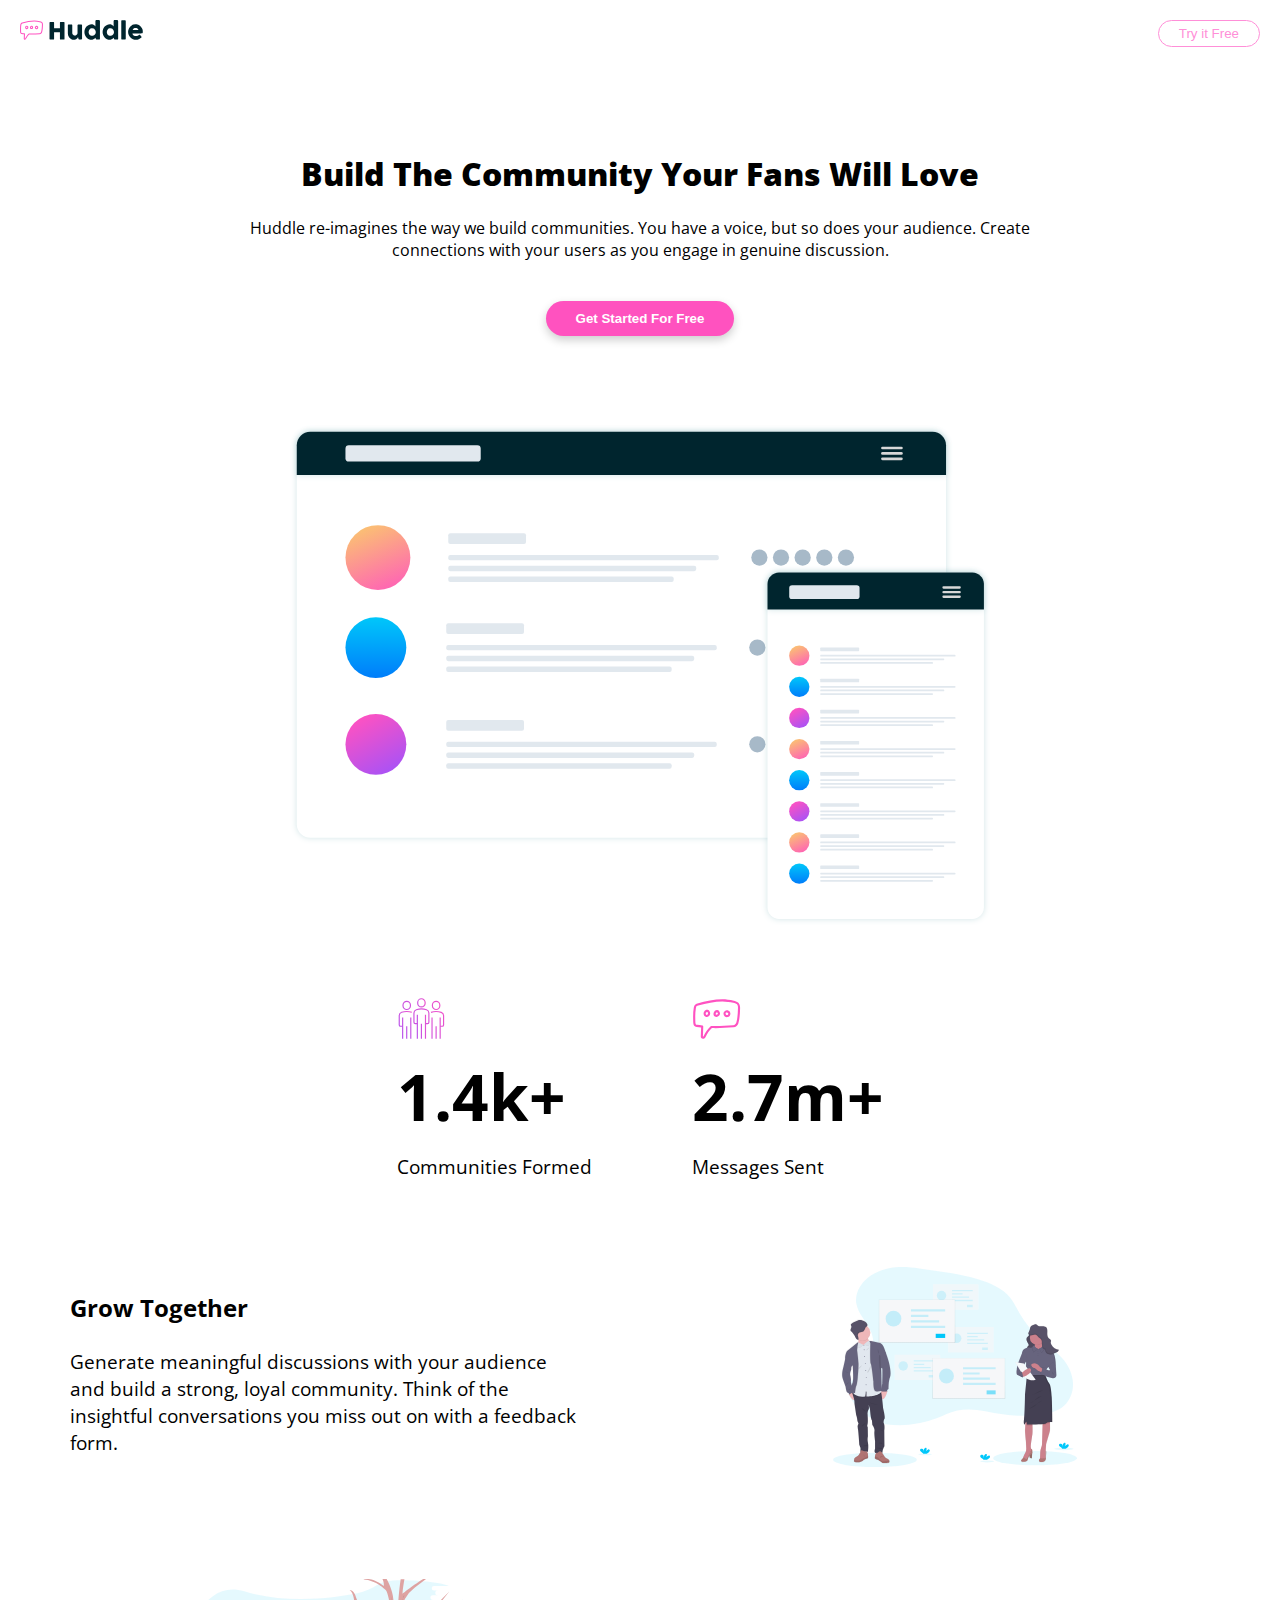
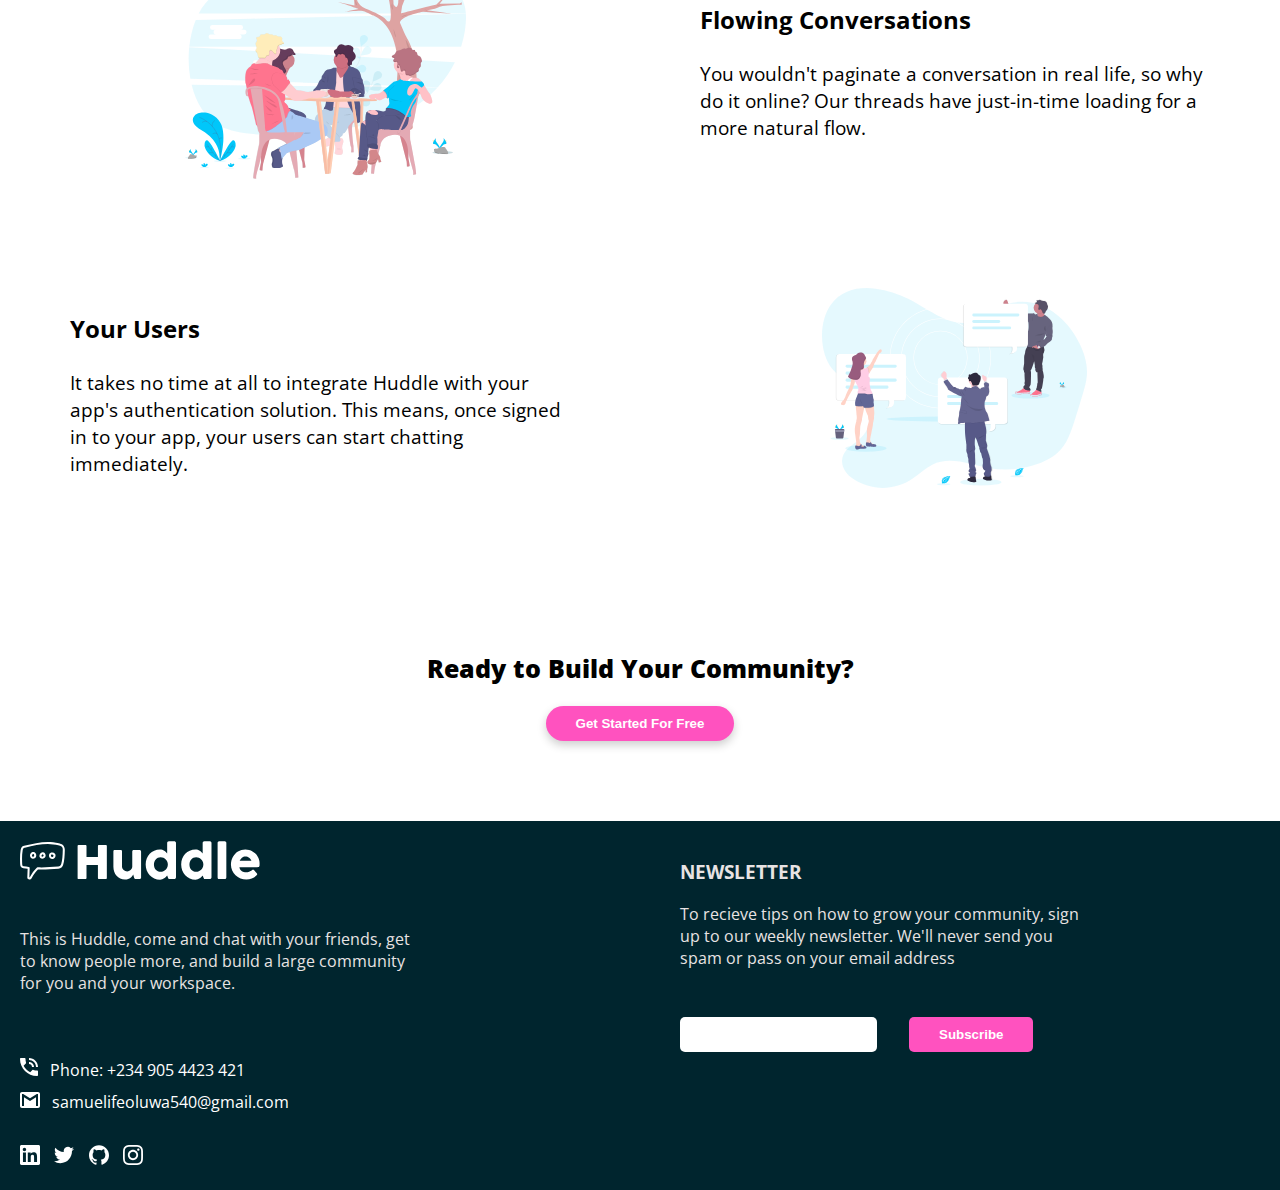
==== commit e1c46549: "finish project" ====
--- a/index.html
+++ b/index.html
@@ -138,7 +138,8 @@
             <p class="footer-section-text">This is Huddle, come and chat with your friends, get to know people more, and
                 build a large community for you and your workspace.</p>
             <div class="icons">
-                <p class="icon-items"><span><img src="./images/icon-phone.svg" alt=""></span>Phone: +1-543-123-4567</p>
+                <p class="icon-items"><span><img src="./images/icon-phone.svg" alt=""></span>Phone: +234 905 4423 421
+                </p>
                 <a href="#" class="icon-items"><span><img src="./images/icon-email.svg"
                             alt=""></span>samuelifeoluwa540@gmail.com
                 </a>
@@ -146,6 +147,27 @@
             <div class="social-icons">
                 <!-- <span><img src="./images/ICONS/facebook.svg" alt="facebook-icon"></span>
                 <span><img src="./images/ICONS/instagram.svg" alt="instagram-icon"></span> -->
+                <a href="https://www.linkedin.com/in/oluwagbemiga-awosope-58173a242/">
+                    <svg role="img" viewBox="0 0 24 24" xmlns="http://www.w3.org/2000/svg">
+                        <title>LinkedIn</title>
+                        <path
+                            d="M20.447 20.452h-3.554v-5.569c0-1.328-.027-3.037-1.852-3.037-1.853 0-2.136 1.445-2.136 2.939v5.667H9.351V9h3.414v1.561h.046c.477-.9 1.637-1.85 3.37-1.85 3.601 0 4.267 2.37 4.267 5.455v6.286zM5.337 7.433c-1.144 0-2.063-.926-2.063-2.065 0-1.138.92-2.063 2.063-2.063 1.14 0 2.064.925 2.064 2.063 0 1.139-.925 2.065-2.064 2.065zm1.782 13.019H3.555V9h3.564v11.452zM22.225 0H1.771C.792 0 0 .774 0 1.729v20.542C0 23.227.792 24 1.771 24h20.451C23.2 24 24 23.227 24 22.271V1.729C24 .774 23.2 0 22.222 0h.003z" />
+                    </svg>
+                </a>
+                <a href="https://twitter.com/GenixTech1/">
+                    <svg role="img" viewBox="0 0 24 24" xmlns="http://www.w3.org/2000/svg">
+                        <title>Twitter</title>
+                        <path
+                            d="M23.953 4.57a10 10 0 01-2.825.775 4.958 4.958 0 002.163-2.723c-.951.555-2.005.959-3.127 1.184a4.92 4.92 0 00-8.384 4.482C7.69 8.095 4.067 6.13 1.64 3.162a4.822 4.822 0 00-.666 2.475c0 1.71.87 3.213 2.188 4.096a4.904 4.904 0 01-2.228-.616v.06a4.923 4.923 0 003.946 4.827 4.996 4.996 0 01-2.212.085 4.936 4.936 0 004.604 3.417 9.867 9.867 0 01-6.102 2.105c-.39 0-.779-.023-1.17-.067a13.995 13.995 0 007.557 2.209c9.053 0 13.998-7.496 13.998-13.985 0-.21 0-.42-.015-.63A9.935 9.935 0 0024 4.59z" />
+                    </svg>
+                </a>
+                <a href="https://github.com/JAILBREAK-101">
+                    <svg role="img" viewBox="0 0 24 24" xmlns="http://www.w3.org/2000/svg">
+                        <title>GitHub</title>
+                        <path
+                            d="M12 .297c-6.63 0-12 5.373-12 12 0 5.303 3.438 9.8 8.205 11.385.6.113.82-.258.82-.577 0-.285-.01-1.04-.015-2.04-3.338.724-4.042-1.61-4.042-1.61C4.422 18.07 3.633 17.7 3.633 17.7c-1.087-.744.084-.729.084-.729 1.205.084 1.838 1.236 1.838 1.236 1.07 1.835 2.809 1.305 3.495.998.108-.776.417-1.305.76-1.605-2.665-.3-5.466-1.332-5.466-5.93 0-1.31.465-2.38 1.235-3.22-.135-.303-.54-1.523.105-3.176 0 0 1.005-.322 3.3 1.23.96-.267 1.98-.399 3-.405 1.02.006 2.04.138 3 .405 2.28-1.552 3.285-1.23 3.285-1.23.645 1.653.24 2.873.12 3.176.765.84 1.23 1.91 1.23 3.22 0 4.61-2.805 5.625-5.475 5.92.42.36.81 1.096.81 2.22 0 1.606-.015 2.896-.015 3.286 0 .315.21.69.825.57C20.565 22.092 24 17.592 24 12.297c0-6.627-5.373-12-12-12" />
+                    </svg>
+                </a>
                 <a href="https://www.instagram.com/k.i.n.g_genix/" />
                 <svg role="img" viewBox="0 0 24 24" xmlns="http://www.w3.org/2000/svg">
                     <title>Instagram</title>
@@ -153,27 +175,7 @@
                         d="M12 0C8.74 0 8.333.015 7.053.072 5.775.132 4.905.333 4.14.63c-.789.306-1.459.717-2.126 1.384S.935 3.35.63 4.14C.333 4.905.131 5.775.072 7.053.012 8.333 0 8.74 0 12s.015 3.667.072 4.947c.06 1.277.261 2.148.558 2.913.306.788.717 1.459 1.384 2.126.667.666 1.336 1.079 2.126 1.384.766.296 1.636.499 2.913.558C8.333 23.988 8.74 24 12 24s3.667-.015 4.947-.072c1.277-.06 2.148-.262 2.913-.558.788-.306 1.459-.718 2.126-1.384.666-.667 1.079-1.335 1.384-2.126.296-.765.499-1.636.558-2.913.06-1.28.072-1.687.072-4.947s-.015-3.667-.072-4.947c-.06-1.277-.262-2.149-.558-2.913-.306-.789-.718-1.459-1.384-2.126C21.319 1.347 20.651.935 19.86.63c-.765-.297-1.636-.499-2.913-.558C15.667.012 15.26 0 12 0zm0 2.16c3.203 0 3.585.016 4.85.071 1.17.055 1.805.249 2.227.415.562.217.96.477 1.382.896.419.42.679.819.896 1.381.164.422.36 1.057.413 2.227.057 1.266.07 1.646.07 4.85s-.015 3.585-.074 4.85c-.061 1.17-.256 1.805-.421 2.227-.224.562-.479.96-.899 1.382-.419.419-.824.679-1.38.896-.42.164-1.065.36-2.235.413-1.274.057-1.649.07-4.859.07-3.211 0-3.586-.015-4.859-.074-1.171-.061-1.816-.256-2.236-.421-.569-.224-.96-.479-1.379-.899-.421-.419-.69-.824-.9-1.38-.165-.42-.359-1.065-.42-2.235-.045-1.26-.061-1.649-.061-4.844 0-3.196.016-3.586.061-4.861.061-1.17.255-1.814.42-2.234.21-.57.479-.96.9-1.381.419-.419.81-.689 1.379-.898.42-.166 1.051-.361 2.221-.421 1.275-.045 1.65-.06 4.859-.06l.045.03zm0 3.678c-3.405 0-6.162 2.76-6.162 6.162 0 3.405 2.76 6.162 6.162 6.162 3.405 0 6.162-2.76 6.162-6.162 0-3.405-2.76-6.162-6.162-6.162zM12 16c-2.21 0-4-1.79-4-4s1.79-4 4-4 4 1.79 4 4-1.79 4-4 4zm7.846-10.405c0 .795-.646 1.44-1.44 1.44-.795 0-1.44-.646-1.44-1.44 0-.794.646-1.439 1.44-1.439.793-.001 1.44.645 1.44 1.439z" />
                 </svg>
                 </a>
-                <a href="https://www.linkedin.com/in/oluwagbemiga-awosope-58173a242/">
-                    <svg role="img" viewBox="0 0 24 24" xmlns="http://www.w3.org/2000/svg">
-                        <title>LinkedIn</title>
-                        <path
-                            d="M20.447 20.452h-3.554v-5.569c0-1.328-.027-3.037-1.852-3.037-1.853 0-2.136 1.445-2.136 2.939v5.667H9.351V9h3.414v1.561h.046c.477-.9 1.637-1.85 3.37-1.85 3.601 0 4.267 2.37 4.267 5.455v6.286zM5.337 7.433c-1.144 0-2.063-.926-2.063-2.065 0-1.138.92-2.063 2.063-2.063 1.14 0 2.064.925 2.064 2.063 0 1.139-.925 2.065-2.064 2.065zm1.782 13.019H3.555V9h3.564v11.452zM22.225 0H1.771C.792 0 0 .774 0 1.729v20.542C0 23.227.792 24 1.771 24h20.451C23.2 24 24 23.227 24 22.271V1.729C24 .774 23.2 0 22.222 0h.003z" />
-                    </svg>
-                </a>
-                <a href="https://github.com/JAILBREAK-101">
-                    <svg role="img" viewBox="0 0 24 24" xmlns="http://www.w3.org/2000/svg">
-                        <title>GitHub</title>
-                        <path
-                            d="M12 .297c-6.63 0-12 5.373-12 12 0 5.303 3.438 9.8 8.205 11.385.6.113.82-.258.82-.577 0-.285-.01-1.04-.015-2.04-3.338.724-4.042-1.61-4.042-1.61C4.422 18.07 3.633 17.7 3.633 17.7c-1.087-.744.084-.729.084-.729 1.205.084 1.838 1.236 1.838 1.236 1.07 1.835 2.809 1.305 3.495.998.108-.776.417-1.305.76-1.605-2.665-.3-5.466-1.332-5.466-5.93 0-1.31.465-2.38 1.235-3.22-.135-.303-.54-1.523.105-3.176 0 0 1.005-.322 3.3 1.23.96-.267 1.98-.399 3-.405 1.02.006 2.04.138 3 .405 2.28-1.552 3.285-1.23 3.285-1.23.645 1.653.24 2.873.12 3.176.765.84 1.23 1.91 1.23 3.22 0 4.61-2.805 5.625-5.475 5.92.42.36.81 1.096.81 2.22 0 1.606-.015 2.896-.015 3.286 0 .315.21.69.825.57C20.565 22.092 24 17.592 24 12.297c0-6.627-5.373-12-12-12" />
-                    </svg>
-                </a>
-                <a href="https://twitter.com/GenixTech1/">
-                    <svg role="img" viewBox="0 0 24 24" xmlns="http://www.w3.org/2000/svg">
-                        <title>Twitter</title>
-                        <path
-                            d="M23.953 4.57a10 10 0 01-2.825.775 4.958 4.958 0 002.163-2.723c-.951.555-2.005.959-3.127 1.184a4.92 4.92 0 00-8.384 4.482C7.69 8.095 4.067 6.13 1.64 3.162a4.822 4.822 0 00-.666 2.475c0 1.71.87 3.213 2.188 4.096a4.904 4.904 0 01-2.228-.616v.06a4.923 4.923 0 003.946 4.827 4.996 4.996 0 01-2.212.085 4.936 4.936 0 004.604 3.417 9.867 9.867 0 01-6.102 2.105c-.39 0-.779-.023-1.17-.067a13.995 13.995 0 007.557 2.209c9.053 0 13.998-7.496 13.998-13.985 0-.21 0-.42-.015-.63A9.935 9.935 0 0024 4.59z" />
-                    </svg>
-                </a>
+
                 <!-- <a href="https://medium.com/@genix-tech">
                     <svg role="img" viewBox="0 0 24 24" xmlns="http://www.w3.org/2000/svg">
                         <title>Medium</title>
--- a/my-styles.css
+++ b/my-styles.css
@@ -12,7 +12,6 @@
 *::before,
 *::after {
     box-sizing: border-box;
-    /* margin: 20px; */
 }
 
 html {
@@ -53,18 +52,20 @@
 /* THE NEXT SECTION - THE BODY SECTION */
 section.body {
     text-align: center;
+    margin-bottom: 25px;
 }
 
 .body-header,
 .header-text {
-    padding: 0 50px;
-    font-size: 1.5rem;
-    font-weight: 600;
+    padding: 0 20px;
+    font-size: 25px;
+    font-weight: 800;
+    /* max-width: 60ch; */
 }
 
 .body-text {
-    font-size: 1.2rem;
-    padding: 0 50px;
+    font-size: 16px;
+    padding: 0 10px;
     margin-bottom: 40px;
 }
 
@@ -99,25 +100,32 @@
     display: flex;
     flex-direction: column;
     align-items: center;
-    text-align: center;
-    gap: 2rem;
-}
-
-.stats1,
-.stats2 {
+    gap: 100px;
+}
+
+/* Each stats */
+.stats {
     font-size: 2rem;
 }
 
 /* Scaling images and text according to parent's font-size */
-.stats-icon img {}
+.stats-icon img {
+    height: 50px;
+    width: 50px;
+    object-fit: scale-down;
+}
 
 .stats-value {
     font-size: 2em;
-    font-weight: 600;
+    font-weight: 700;
+    margin: 0;
 }
 
 .stats-text {
-    font-size: 0.7em;
+    font-size: 0.6em;
+    display: inline;
+    color: var();
+    text-align: center;
 }
 
 /* THE COLLAPSED TEXT IN MOBILE VIEW */
@@ -140,6 +148,7 @@
     flex-direction: column;
     text-align: center;
     gap: 1.2rem;
+    margin: 20px;
 }
 
 /* The Second, third and fourth Image */
@@ -147,7 +156,7 @@
 .flowing-convo-header,
 .your-users-header {
     font-size: 1.5rem;
-    margin-left: 50px;
+    padding: 0 50px;
 }
 
 .grow-together-text,
@@ -162,7 +171,7 @@
 .build-community {
     text-align: center;
     padding: 10px 20px;
-    margin: 40px 30px;
+    margin: 40px 0;
 }
 
 /* ALL FOR THE MAIN SECTION */
@@ -184,7 +193,7 @@
 .footer-section2 {
     display: flex;
     flex-direction: column;
-    gap: 0.2em;
+    gap: 2rem;
 }
 
 .footer-section-text {
@@ -193,15 +202,17 @@
 
 /* THE FORM DISPLAY */
 form {
-    /* display: flex; */
+    display: flex;
     flex-direction: column;
 }
 
 input[type="email"] {
-    --padding: 10px 60px;
+    --padding: 10px;
     padding: var(--padding);
     border-radius: 5px;
+    margin-bottom: 10px;
     border: 0;
+    /* max-width: 600px; */
 }
 
 .sub-btn {
@@ -211,9 +222,7 @@
     border: 0;
     border-radius: 5px;
     padding: 10px 30px;
-    /* padding-top: 10px;
-    padding-bottom: 10px; */
-
+    align-self: flex-end;
 }
 
 
@@ -224,6 +233,12 @@
 }
 
 /* to space the normal icons away from their text */
+.icon-items {
+    text-decoration: none;
+    color: hsl(0, 0%, 100%);
+    margin-bottom: 10px;
+}
+
 .icon-items span {
     margin-right: 12px;
 }
@@ -231,11 +246,9 @@
 /* THE ICONS (each of them) */
 .social-icons {
     display: flex;
-    gap: 0.5rem;
-}
-
-/* .social-icons img {
-} */
+    gap: 0.9rem;
+}
+
 /* THE ICONS */
 .social-icons svg {
     width: 20px;
@@ -304,31 +317,6 @@
         text-align: left;
     }
 
-    /* .grow-together,
-    .flowing-convo,
-    .your-users {
-        display: grid;
-        grid-template-columns: 1fr 1fr;
-    }
-
-    /* INDIVIDUAL MOVEMENT TO VARIOUS PROPER POSITION */
-    /* .grow-together-header,
-    .your-users-header {
-        grid-column: 1 / 2;
-        grid-row: 1 / 2;
-    }
-
-    .flowing-convo-text {
-        grid-column: 2 /3;
-        grid-row: 2 / 3;
-    }
-
-    /* MAKING MY IMAGES SPAN TO FULL LENGTH */
-    /* .img-2,
-    .img-4 {
-        grid-row: 1 / 3;
-    } */
-
     /* THE FOOTER */
     footer {
         grid-template-columns: 1fr 1fr;
@@ -342,4 +330,14 @@
     .footer-section2 {
         grid-column: 1 / 2;
     }
+
+    form {
+        flex-direction: row;
+        align-items: center;
+        gap: 2rem;
+    }
+
+    input[type="email"] {
+        margin: 0;
+    }
 }